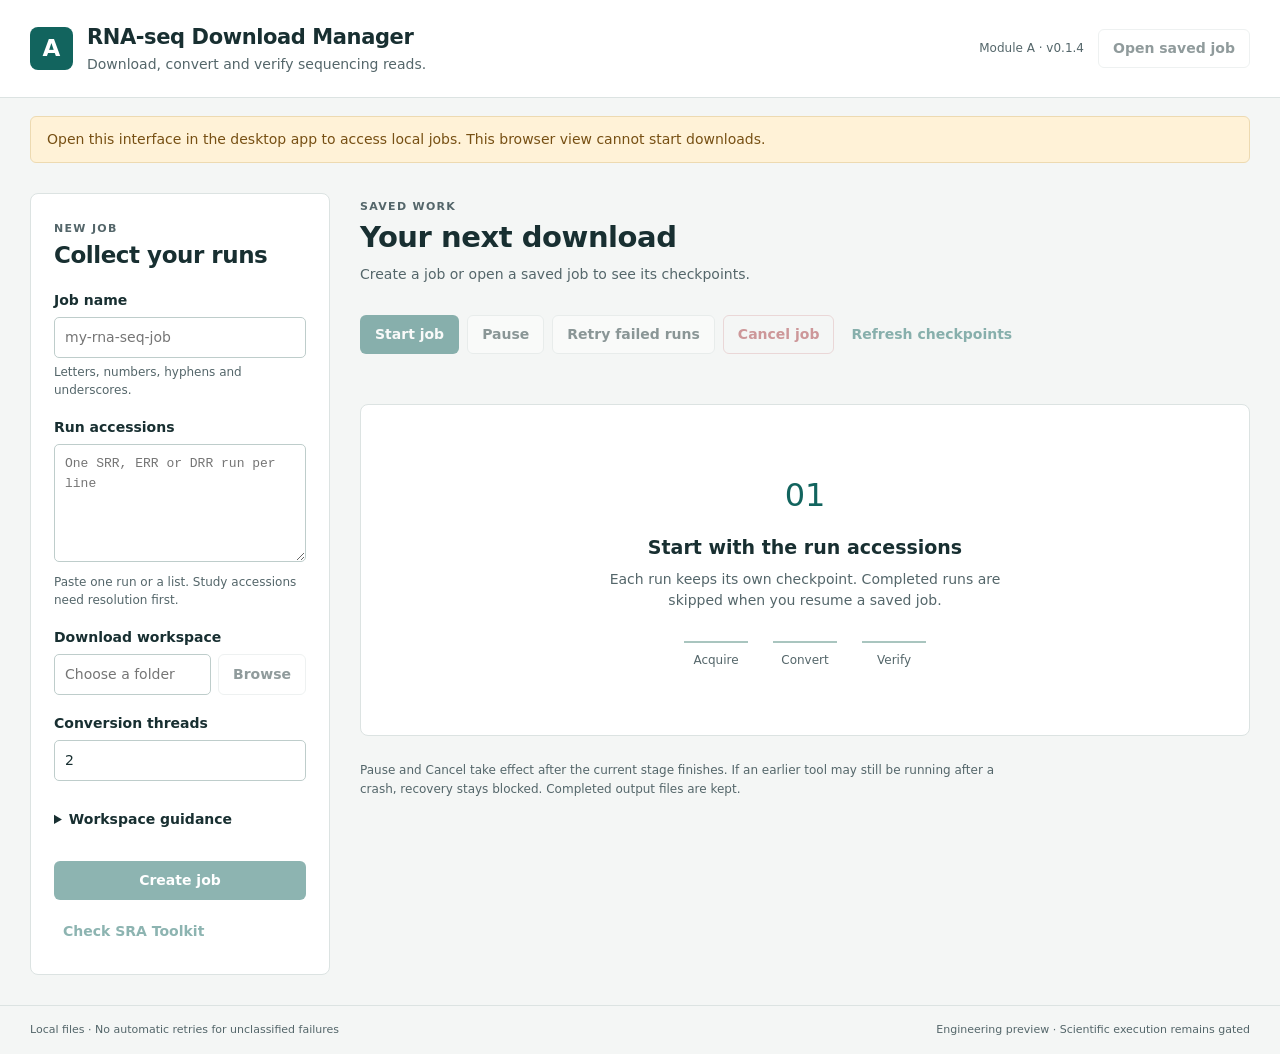
==== crates/pipeline-desktop/ui/index.html @ f25055d5 "feat: connect Module A Tauri desktop to shared coordinator v0.1.4" ====
<!doctype html>
<html lang="en">
<head>
  <meta charset="UTF-8">
  <meta name="viewport" content="width=device-width, initial-scale=1">
  <title>RNA-seq Download Manager</title>
  <link rel="stylesheet" href="styles.css">
  <script type="module" src="app.js"></script>
</head>
<body>
  <header class="app-header">
    <div class="brand-mark" aria-hidden="true">A</div>
    <div><h1>RNA-seq Download Manager</h1><p>Download, convert and verify sequencing reads.</p></div>
    <span class="version">Module A · v0.1.4</span>
    <button id="open-job" class="secondary">Open saved job</button>
  </header>
  <div id="host-notice" class="notice" hidden>Open this interface in the desktop app to access local jobs. This browser view cannot start downloads.</div>
  <div id="error" class="error-banner" role="alert" hidden></div>
  <main>
    <aside class="setup">
      <div class="section-title"><span class="eyebrow">NEW JOB</span><h2>Collect your runs</h2></div>
      <form id="create-form">
        <label for="job-id">Job name</label>
        <input id="job-id" required maxlength="128" pattern="[A-Za-z0-9_-]+" placeholder="my-rna-seq-job" autocomplete="off">
        <p class="hint">Letters, numbers, hyphens and underscores.</p>
        <label for="runs">Run accessions</label>
        <textarea id="runs" required rows="5" placeholder="One SRR, ERR or DRR run per line" spellcheck="false"></textarea>
        <p class="hint">Paste one run or a list. Study accessions need resolution first.</p>
        <label for="workspace">Download workspace</label>
        <div class="input-action"><input id="workspace" required placeholder="Choose a folder"><button id="choose-workspace" type="button" class="secondary">Browse</button></div>
        <label for="threads">Conversion threads</label>
        <input id="threads" type="number" min="1" max="256" value="2" required>
        <details class="space-settings"><summary>Workspace guidance</summary>
          <label for="peak-gib">Recommended peak workspace (GiB, optional)</label>
          <input id="peak-gib" type="number" min="0" step="1" placeholder="Unknown">
          <p class="hint">A recommendation is a warning threshold. It does not prevent starting a job.</p>
        </details>
        <div id="storage" class="storage-panel" hidden>
          <dl><div><dt>Free space</dt><dd id="free-space">Unknown</dd></div><div><dt>Download estimate</dt><dd>Unknown</dd></div><div><dt>Persistent output estimate</dt><dd>Unknown</dd></div><div><dt>Peak workspace guidance</dt><dd id="peak-space">Unknown</dd></div></dl>
          <p id="space-warning" class="warning" hidden>Free space is below your workspace recommendation. You can continue; monitor space while the job runs.</p>
        </div>
        <button id="create-job" class="primary" type="submit">Create job</button>
      </form>
      <button id="check-tools" class="text-button" type="button">Check SRA Toolkit</button>
      <pre id="tool-details" class="details-text" hidden></pre>
    </aside>
    <section class="job-panel" aria-labelledby="job-title">
      <div class="job-heading"><div><span class="eyebrow">SAVED WORK</span><h2 id="job-title" tabindex="-1">Your next download</h2><p id="job-summary">Create a job or open a saved job to see its checkpoints.</p></div><span id="job-state" class="state-tag" hidden></span></div>
      <div class="job-actions"><button id="start" class="primary" disabled>Start job</button><button id="pause" class="secondary" disabled>Pause</button><button id="retry" class="secondary" disabled>Retry failed runs</button><button id="cancel" class="danger" disabled>Cancel job</button><button id="refresh" class="text-button" disabled>Refresh checkpoints</button></div>
      <p id="control-status" class="control-status" role="status" aria-live="polite"></p>
      <div id="empty-state" class="empty-state"><div class="empty-step">01</div><h3>Start with the run accessions</h3><p>Each run keeps its own checkpoint. Completed runs are skipped when you resume a saved job.</p><div class="stage-labels"><span>Acquire</span><span>Convert</span><span>Verify</span></div></div>
      <div id="run-list" hidden><div class="table-wrap"><table><caption class="sr-only">Run checkpoints and observed progress</caption><thead><tr><th scope="col">Run</th><th scope="col">Current task / last checkpoint</th><th scope="col">Observed bytes</th><th scope="col">Attempts</th><th scope="col">Details</th></tr></thead><tbody id="run-rows"></tbody></table></div></div>
      <details id="saved-details" hidden><summary>Saved job and output details</summary><pre id="saved-paths" class="details-text"></pre></details>
      <p class="boundary-note">Pause and Cancel take effect after the current stage finishes. If an earlier tool may still be running after a crash, recovery stays blocked. Completed output files are kept.</p>
    </section>
  </main>
  <footer><span>Local files · No automatic retries for unclassified failures</span><span>Engineering preview · Scientific execution remains gated</span></footer>
  <dialog id="job-picker"><form method="dialog"><div class="dialog-heading"><h2>Open a saved job</h2><button class="secondary" value="close">Close</button></div><div id="job-options"></div></form></dialog>
  <dialog id="run-details"><form method="dialog"><div class="dialog-heading"><h2 id="run-detail-title">Run details</h2><button class="secondary" value="close">Close</button></div></form><pre id="run-detail-state" class="details-text"></pre><div class="log-actions"><button id="stderr" class="secondary">Show error log</button><button id="stdout" class="secondary">Show output log</button></div><pre id="log-content" class="details-text"></pre></dialog>
</body>
</html>
---- crates/pipeline-desktop/ui/styles.css ----
:root { color-scheme: light; --canvas: #f4f6f5; --surface: #fff; --text: #182f31; --muted: #54666a; --border: #dce3e2; --accent: #12645e; --accent-soft: #e5f2ee; --danger: #a33136; --warn-bg: #fff2d7; --warn: #775014; --focus: #1069b6; }
* { box-sizing: border-box; }
body { margin: 0; font: 14px/1.5 system-ui, -apple-system, BlinkMacSystemFont, "Segoe UI", sans-serif; color: var(--text); background: var(--canvas); }
button, input, textarea { font: inherit; }
button { min-height: 38px; padding: 8px 14px; border: 1px solid transparent; border-radius: 6px; font-weight: 600; cursor: pointer; }
button:disabled { opacity: .48; cursor: default; }
button:focus-visible, input:focus-visible, textarea:focus-visible, summary:focus-visible { outline: 3px solid var(--focus); outline-offset: 3px; }
.primary { background: var(--accent); color: white; }
.primary:hover:not(:disabled) { background: #0c514c; }
.secondary { color: var(--text); background: var(--surface); border-color: var(--border); }
.secondary:hover:not(:disabled) { background: #edf2f1; }
.text-button { background: transparent; color: var(--accent); padding-inline: 8px; }
.danger { background: transparent; color: var(--danger); border-color: #e0b7b8; }
.app-header { display: flex; align-items: center; gap: 14px; padding: 22px 30px; background: var(--surface); border-bottom: 1px solid var(--border); }
.brand-mark { display: grid; place-items: center; width: 43px; height: 43px; color: white; font-size: 23px; font-weight: 700; background: var(--accent); border-radius: 8px; }
h1 { margin: 0; font-size: 21px; letter-spacing: -.4px; }
h2 { margin: 3px 0 8px; font-size: 23px; line-height: 1.3; letter-spacing: -.45px; }
h3 { font-size: 19px; margin: 14px 0 8px; }
p { margin: 0; }
.app-header p, .version, .hint, #job-summary, .boundary-note, footer { color: var(--muted); }
.version { margin-left: auto; font-size: 12px; white-space: nowrap; }
main { display: grid; grid-template-columns: 300px minmax(0, 1fr); gap: 30px; padding: 30px; max-width: 1600px; margin: auto; }
.setup { padding: 23px; border: 1px solid var(--border); border-radius: 8px; background: var(--surface); align-self: start; }
.eyebrow { font-size: 11px; color: var(--muted); font-weight: 700; letter-spacing: 1.3px; }
.section-title { margin-bottom: 20px; }
label { display: block; font-weight: 600; margin: 18px 0 6px; }
input, textarea { width: 100%; padding: 9px 10px; background: #fff; color: var(--text); border: 1px solid #becdcb; border-radius: 5px; min-height: 40px; }
textarea { resize: vertical; font-family: ui-monospace, "Cascadia Code", monospace; font-size: 13px; }
.hint { font-size: 12px; margin-top: 5px; }
.input-action { display: flex; gap: 7px; }
.input-action input { min-width: 0; }
#create-job { width: 100%; margin-top: 23px; }
.space-settings { margin: 20px 0 0; }
summary { cursor: pointer; font-weight: 600; padding: 8px 0; }
.storage-panel { background: #f6f8f7; padding: 12px; margin-top: 14px; border-radius: 5px; }
dl { margin: 0; font-size: 12px; }
dl div { display: flex; justify-content: space-between; gap: 15px; padding: 4px 0; }
dd { margin: 0; text-align: right; font-weight: 600; }
.warning { padding: 10px; margin-top: 10px; color: var(--warn); background: var(--warn-bg); border-radius: 4px; font-size: 12px; }
#check-tools { margin-top: 12px; }
.job-panel { min-width: 0; padding-top: 2px; }
.job-heading { display: flex; align-items: start; justify-content: space-between; gap: 16px; min-height: 106px; }
.job-heading h2 { font-size: 29px; overflow-wrap: anywhere; }
.state-tag { background: var(--accent-soft); color: #174f49; font-size: 12px; font-weight: 700; padding: 5px 10px; border-radius: 4px; white-space: nowrap; }
.job-actions { display: flex; gap: 8px; flex-wrap: wrap; margin: 14px 0; }
.control-status { min-height: 24px; color: var(--accent); margin: 12px 0; }
.empty-state { text-align: center; background: var(--surface); border: 1px solid var(--border); padding: 66px 50px; border-radius: 8px; margin-top: 5px; }
.empty-state p { max-width: 420px; margin: auto; color: var(--muted); }
.empty-step { font-size: 32px; font-weight: 300; color: var(--accent); }
.stage-labels { display: flex; justify-content: center; gap: 25px; margin-top: 30px; font-size: 12px; color: var(--muted); }
.stage-labels span { border-top: 2px solid #a9c5bf; padding-top: 8px; min-width: 64px; }
.table-wrap { overflow-x: auto; background: white; border: 1px solid var(--border); border-radius: 7px; }
table { border-collapse: collapse; width: 100%; font-size: 13px; }
th { text-align: left; font-size: 11px; color: var(--muted); background: #f9fbfa; padding: 13px 14px; font-weight: 600; }
td { padding: 17px 14px; border-top: 1px solid var(--border); vertical-align: top; }
td:first-child { font-family: ui-monospace, monospace; font-weight: 600; overflow-wrap: anywhere; }
.checkpoint { display: block; color: var(--muted); font-size: 11px; margin-top: 4px; }
.row-error { color: var(--danger); display: block; max-width: 300px; overflow-wrap: anywhere; font-size: 12px; margin-top: 6px; }
.boundary-note { font-size: 12px; line-height: 1.6; margin-top: 25px; max-width: 670px; }
#saved-details { margin-top: 18px; }
.details-text { font: 12px/1.6 ui-monospace, "Cascadia Code", monospace; white-space: pre-wrap; overflow-wrap: anywhere; max-height: 290px; overflow: auto; background: #eef2f1; border-radius: 5px; padding: 12px; }
footer { display: flex; justify-content: space-between; gap: 20px; padding: 16px 30px; border-top: 1px solid var(--border); font-size: 11px; }
.notice, .error-banner { margin: 18px 30px 0; padding: 12px 16px; border: 1px solid #d9b2b4; border-radius: 6px; color: #822b32; background: #fff0f0; overflow-wrap: anywhere; }
.notice { background: var(--warn-bg); color: var(--warn); border-color: #eddab1; }
dialog { border: 1px solid var(--border); border-radius: 8px; padding: 25px; width: min(760px, 85vw); color: var(--text); }
dialog::backdrop { background: #162f3155; }
.dialog-heading { display: flex; gap: 20px; justify-content: space-between; align-items: center; margin-bottom: 16px; }
.dialog-heading h2 { margin: 0; }
.job-choice { display: flex; justify-content: space-between; width: 100%; margin-top: 8px; text-align: left; }
.log-actions { display: flex; gap: 10px; }
.sr-only { position: absolute; width: 1px; height: 1px; overflow: hidden; clip-path: inset(50%); }
[hidden] { display: none !important; }
@media (max-width: 1050px) { main { gap: 20px; padding: 22px; grid-template-columns: 265px minmax(0, 1fr); } .setup { padding: 18px; } .version { display: none; } #open-job { margin-left: auto; } th, td { padding: 12px 10px; } }
@media (max-width: 750px) { main { display: block; } .setup { margin-bottom: 25px; } .app-header { flex-wrap: wrap; padding: 18px; } .app-header h1 { font-size: 18px; } #open-job { margin-left: 57px; } footer { flex-wrap: wrap; } }
@media (prefers-reduced-motion: reduce) { * { scroll-behavior: auto !important; } }
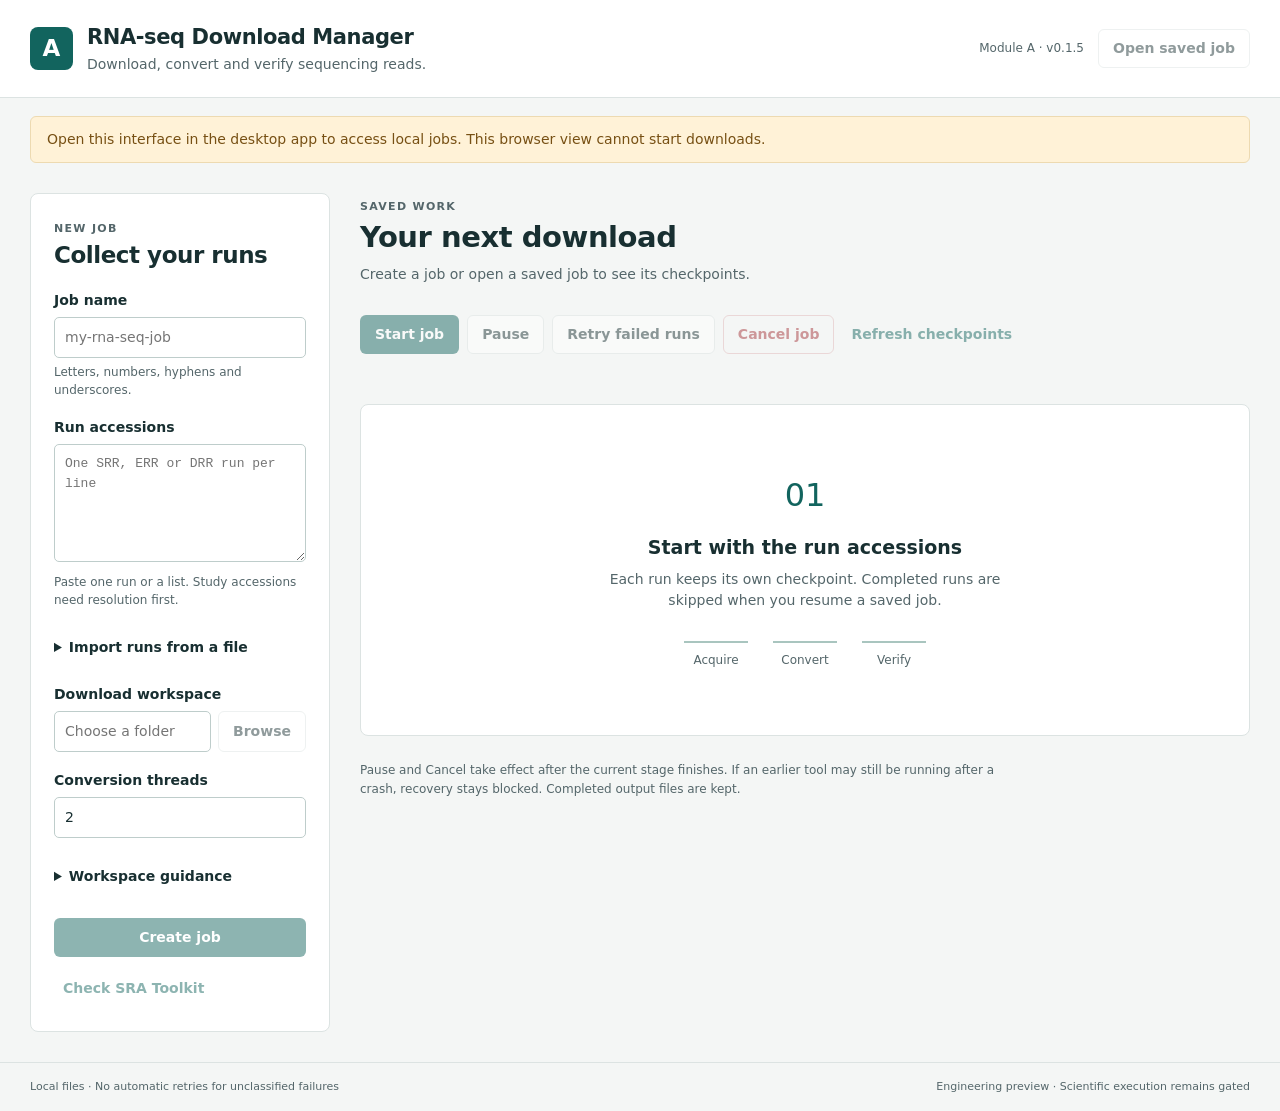
==== commit 86e7d533: "feat: validate and preview resolved run batch files (v0.1.5)" ====
--- a/crates/pipeline-desktop/ui/index.html
+++ b/crates/pipeline-desktop/ui/index.html
@@ -11,7 +11,7 @@
   <header class="app-header">
     <div class="brand-mark" aria-hidden="true">A</div>
     <div><h1>RNA-seq Download Manager</h1><p>Download, convert and verify sequencing reads.</p></div>
-    <span class="version">Module A · v0.1.4</span>
+    <span class="version">Module A · v0.1.5</span>
     <button id="open-job" class="secondary">Open saved job</button>
   </header>
   <div id="host-notice" class="notice" hidden>Open this interface in the desktop app to access local jobs. This browser view cannot start downloads.</div>
@@ -26,6 +26,13 @@
         <label for="runs">Run accessions</label>
         <textarea id="runs" required rows="5" placeholder="One SRR, ERR or DRR run per line" spellcheck="false"></textarea>
         <p class="hint">Paste one run or a list. Study accessions need resolution first.</p>
+        <details class="space-settings"><summary>Import runs from a file</summary>
+          <label for="batch-path">TXT, CSV or TSV file</label>
+          <div class="input-action"><input id="batch-path" placeholder="Choose a file or paste its path"><button id="choose-batch" type="button" class="secondary">Browse</button></div>
+          <button id="preview-batch" type="button" class="secondary">Preview file</button>
+          <p class="hint">Up to 2 MiB and 10,000 unique runs. A table needs one run column. Import includes all listed runs; it does not select a scientific cohort.</p>
+          <p id="batch-status" class="hint" role="status" aria-live="polite" hidden></p>
+        </details>
         <label for="workspace">Download workspace</label>
         <div class="input-action"><input id="workspace" required placeholder="Choose a folder"><button id="choose-workspace" type="button" class="secondary">Browse</button></div>
         <label for="threads">Conversion threads</label>
--- a/crates/pipeline-desktop/ui/styles.css
+++ b/crates/pipeline-desktop/ui/styles.css
@@ -54,6 +54,7 @@
 th { text-align: left; font-size: 11px; color: var(--muted); background: #f9fbfa; padding: 13px 14px; font-weight: 600; }
 td { padding: 17px 14px; border-top: 1px solid var(--border); vertical-align: top; }
 td:first-child { font-family: ui-monospace, monospace; font-weight: 600; overflow-wrap: anywhere; }
+th:first-child, td:first-child { min-width: 11ch; white-space: nowrap; }
 .checkpoint { display: block; color: var(--muted); font-size: 11px; margin-top: 4px; }
 .row-error { color: var(--danger); display: block; max-width: 300px; overflow-wrap: anywhere; font-size: 12px; margin-top: 6px; }
 .boundary-note { font-size: 12px; line-height: 1.6; margin-top: 25px; max-width: 670px; }
@@ -62,6 +63,7 @@
 footer { display: flex; justify-content: space-between; gap: 20px; padding: 16px 30px; border-top: 1px solid var(--border); font-size: 11px; }
 .notice, .error-banner { margin: 18px 30px 0; padding: 12px 16px; border: 1px solid #d9b2b4; border-radius: 6px; color: #822b32; background: #fff0f0; overflow-wrap: anywhere; }
 .notice { background: var(--warn-bg); color: var(--warn); border-color: #eddab1; }
+.error-banner { white-space: pre-line; }
 dialog { border: 1px solid var(--border); border-radius: 8px; padding: 25px; width: min(760px, 85vw); color: var(--text); }
 dialog::backdrop { background: #162f3155; }
 .dialog-heading { display: flex; gap: 20px; justify-content: space-between; align-items: center; margin-bottom: 16px; }
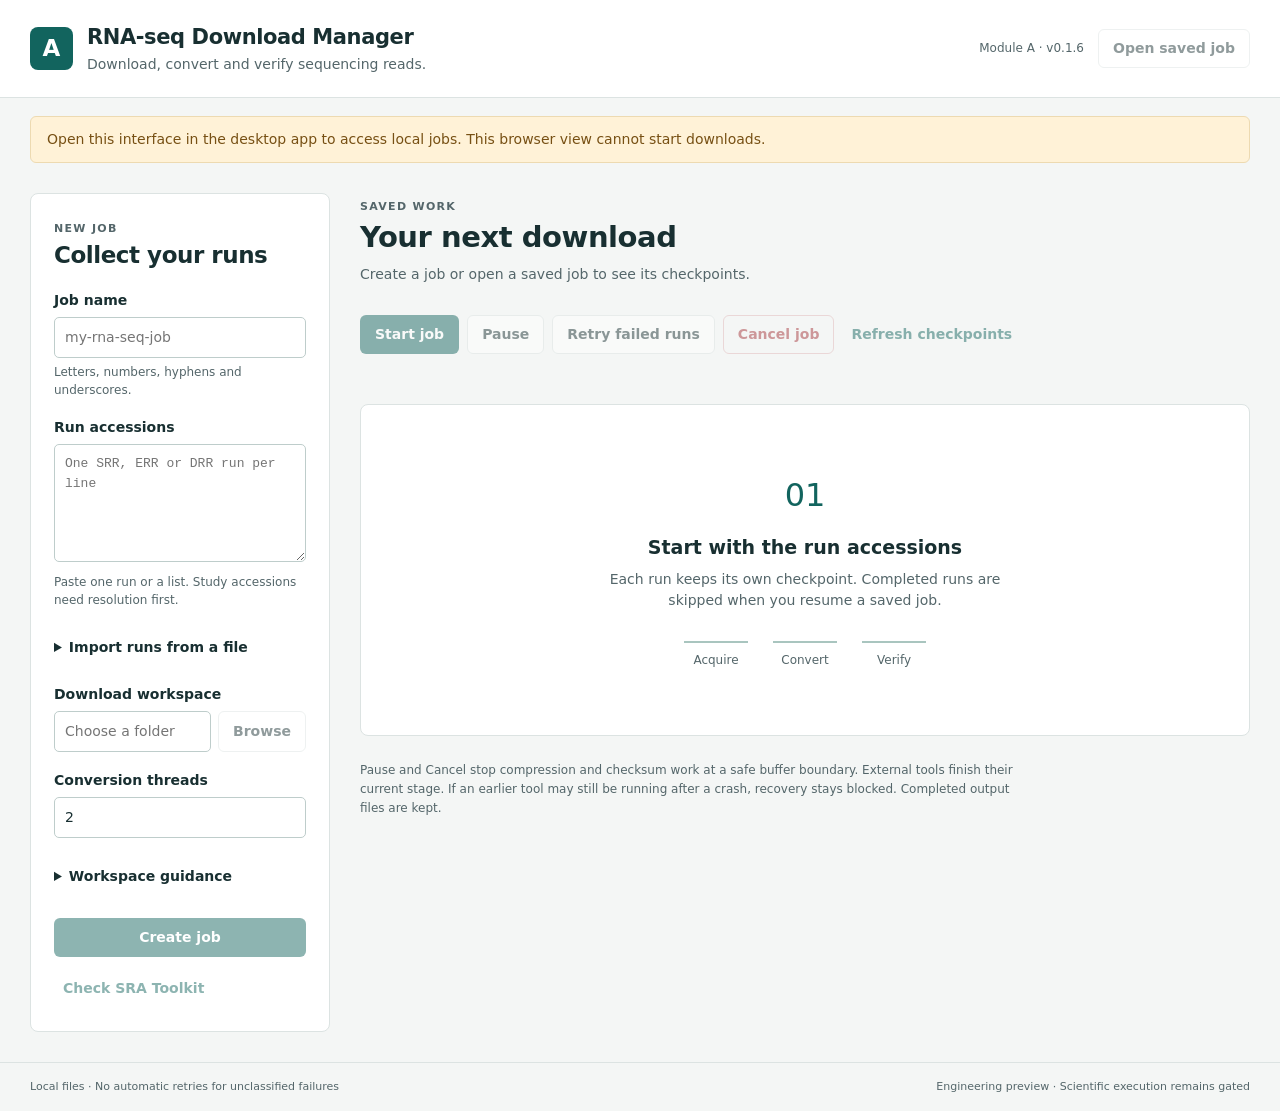
==== commit 31dcd38b: "feat(module-a): poll durable control during Rust finalization (v0.1.6) Refs #48. Preserve published " ====
--- a/crates/pipeline-desktop/ui/index.html
+++ b/crates/pipeline-desktop/ui/index.html
@@ -11,7 +11,7 @@
   <header class="app-header">
     <div class="brand-mark" aria-hidden="true">A</div>
     <div><h1>RNA-seq Download Manager</h1><p>Download, convert and verify sequencing reads.</p></div>
-    <span class="version">Module A · v0.1.5</span>
+    <span class="version">Module A · v0.1.6</span>
     <button id="open-job" class="secondary">Open saved job</button>
   </header>
   <div id="host-notice" class="notice" hidden>Open this interface in the desktop app to access local jobs. This browser view cannot start downloads.</div>
@@ -58,7 +58,7 @@
       <div id="empty-state" class="empty-state"><div class="empty-step">01</div><h3>Start with the run accessions</h3><p>Each run keeps its own checkpoint. Completed runs are skipped when you resume a saved job.</p><div class="stage-labels"><span>Acquire</span><span>Convert</span><span>Verify</span></div></div>
       <div id="run-list" hidden><div class="table-wrap"><table><caption class="sr-only">Run checkpoints and observed progress</caption><thead><tr><th scope="col">Run</th><th scope="col">Current task / last checkpoint</th><th scope="col">Observed bytes</th><th scope="col">Attempts</th><th scope="col">Details</th></tr></thead><tbody id="run-rows"></tbody></table></div></div>
       <details id="saved-details" hidden><summary>Saved job and output details</summary><pre id="saved-paths" class="details-text"></pre></details>
-      <p class="boundary-note">Pause and Cancel take effect after the current stage finishes. If an earlier tool may still be running after a crash, recovery stays blocked. Completed output files are kept.</p>
+      <p class="boundary-note">Pause and Cancel stop compression and checksum work at a safe buffer boundary. External tools finish their current stage. If an earlier tool may still be running after a crash, recovery stays blocked. Completed output files are kept.</p>
     </section>
   </main>
   <footer><span>Local files · No automatic retries for unclassified failures</span><span>Engineering preview · Scientific execution remains gated</span></footer>
